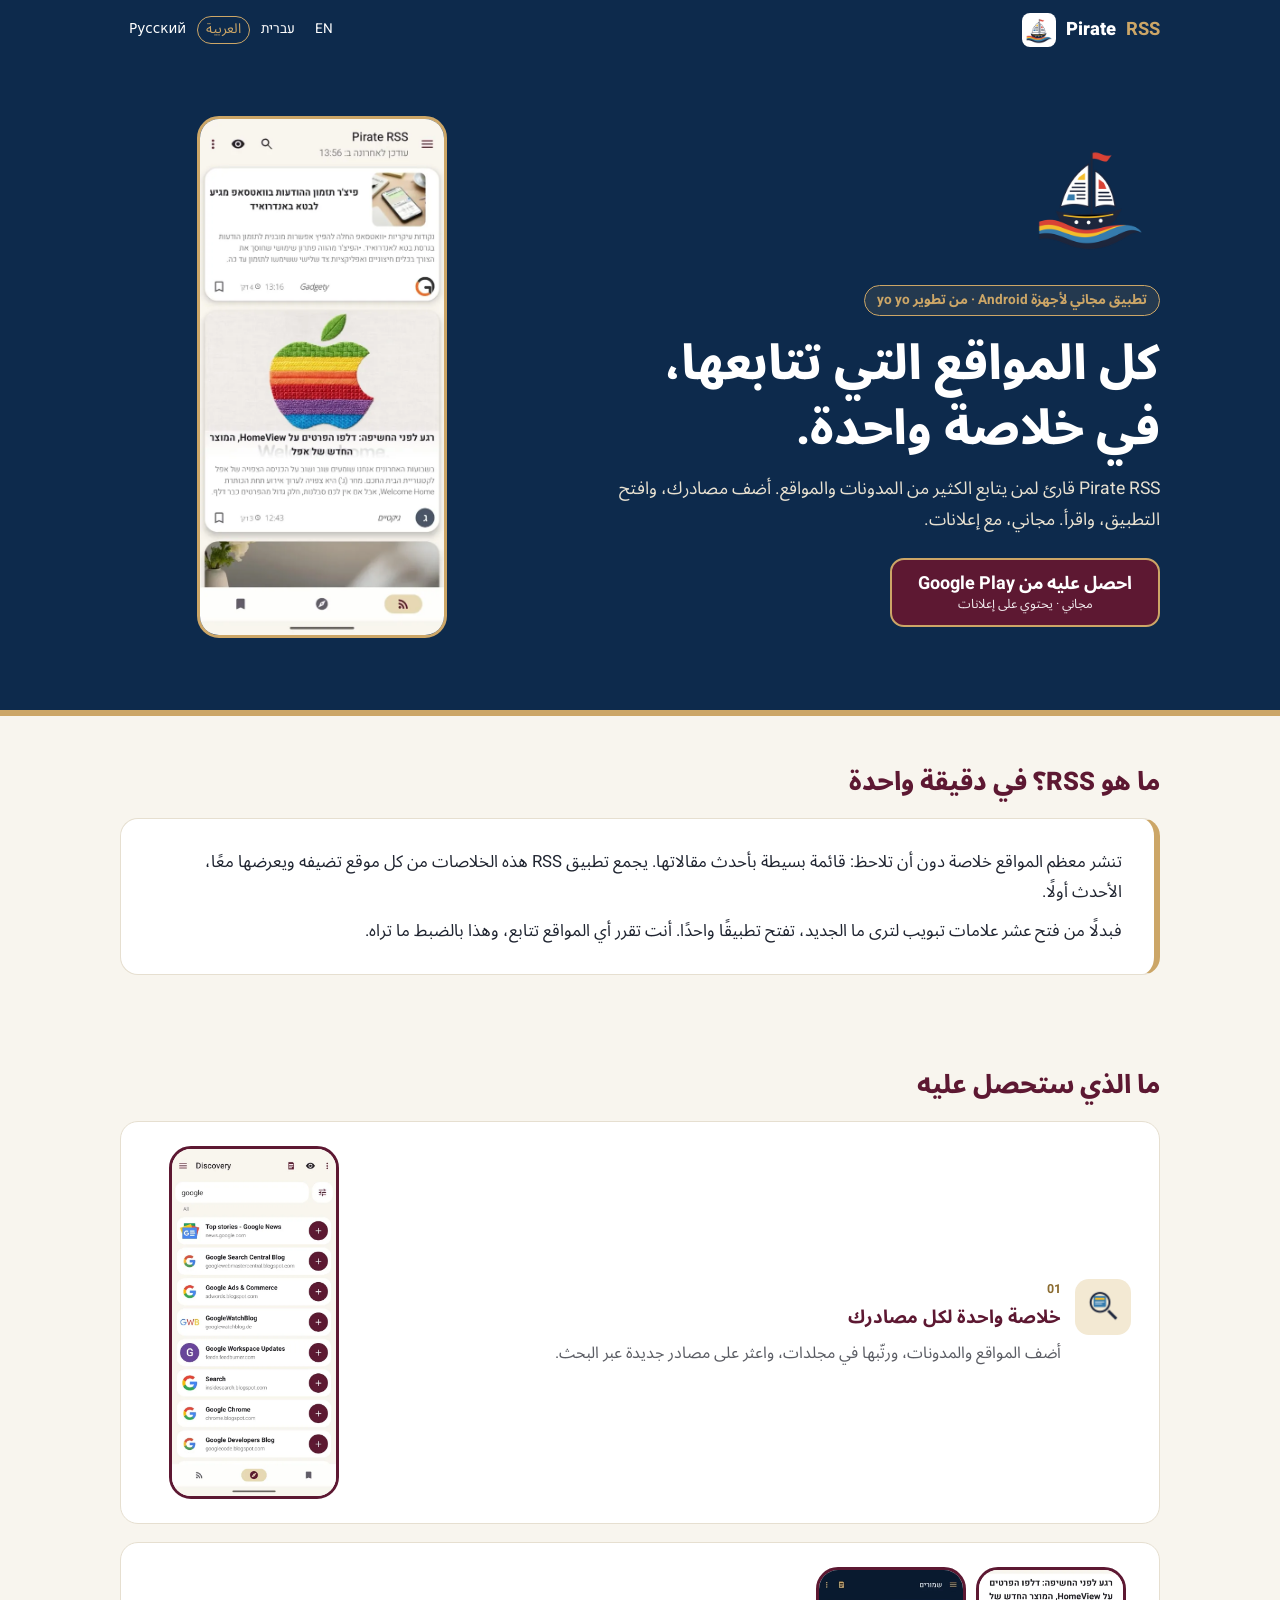
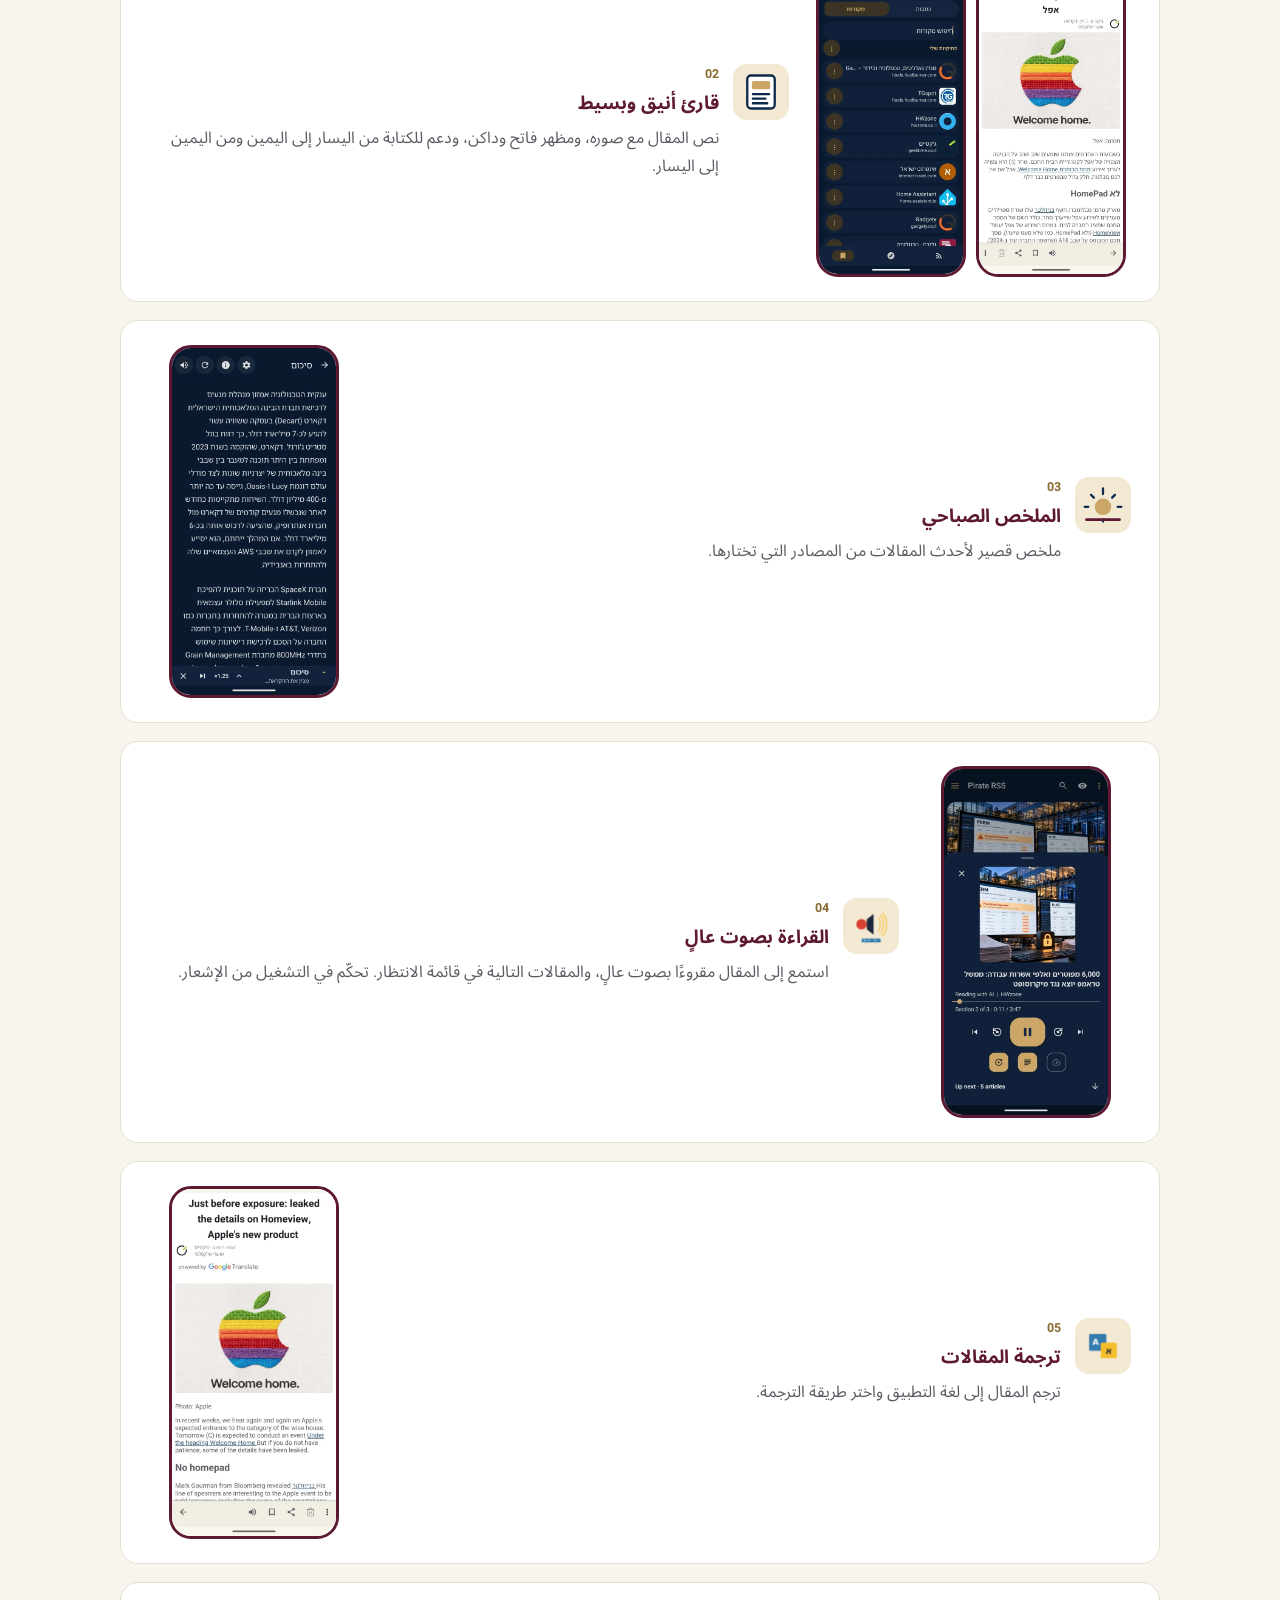
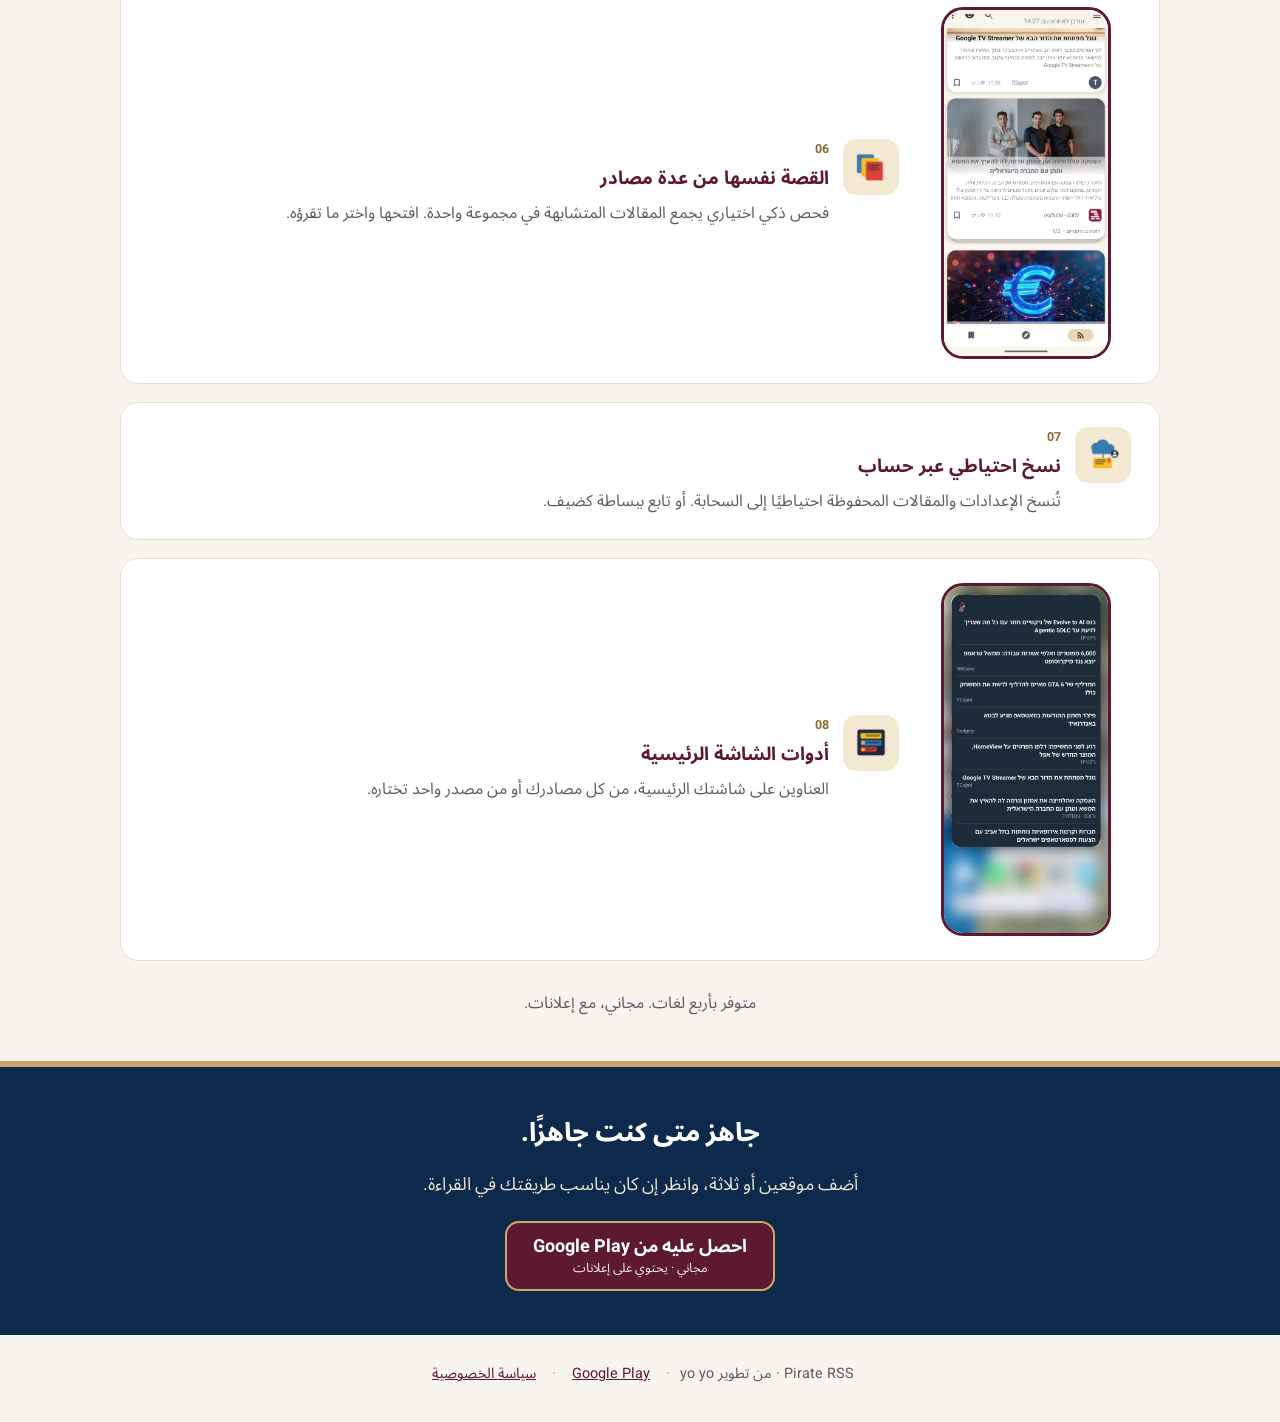
==== open/ar/index.html @ 7df879e4 "Landing: Arabic and Russian pages at /open/ar/ and /open/ru/ Add Arabic (RTL) and Russian versions o" ====
<!doctype html>
<html lang="ar" dir="rtl">
<head>
<meta charset="utf-8">
<meta name="viewport" content="width=device-width,initial-scale=1">
<title>Pirate RSS – كل المواقع التي تتابعها في خلاصة واحدة</title>
<meta name="description" content="Pirate RSS قارئ مجاني لأجهزة Android يجمع المواقع والمدونات التي تتابعها في خلاصة واحدة. اقرأ واستمع وترجم.">
<link rel="canonical" href="https://yohaybn.github.io/open/ar/">
<link rel="alternate" hreflang="en" href="https://yohaybn.github.io/open/">
<link rel="alternate" hreflang="he" href="https://yohaybn.github.io/open/he/">
<link rel="alternate" hreflang="ar" href="https://yohaybn.github.io/open/ar/">
<link rel="alternate" hreflang="ru" href="https://yohaybn.github.io/open/ru/">
<link rel="alternate" hreflang="x-default" href="https://yohaybn.github.io/open/">
<link rel="icon" type="image/png" sizes="32x32" href="../img/favicon-32.png">
<link rel="icon" type="image/png" sizes="192x192" href="../img/favicon-192.png">
<link rel="apple-touch-icon" href="../img/apple-touch-icon.png">
<meta name="theme-color" content="#0D2A4C">
<meta property="og:type" content="website">
<meta property="og:site_name" content="Pirate RSS">
<meta property="og:title" content="Pirate RSS – كل المواقع التي تتابعها في خلاصة واحدة">
<meta property="og:description" content="Pirate RSS قارئ مجاني لأجهزة Android يجمع المواقع والمدونات التي تتابعها في خلاصة واحدة. اقرأ واستمع وترجم.">
<meta property="og:url" content="https://yohaybn.github.io/open/">
<meta property="og:image" content="https://yohaybn.github.io/open/img/og-image.jpg">
<meta property="og:image:width" content="1200">
<meta property="og:image:height" content="630">
<meta property="og:image:alt" content="Pirate RSS">
<meta property="og:locale" content="ar_AR">
<meta property="og:locale:alternate" content="en_US">
<meta property="og:locale:alternate" content="he_IL">
<meta property="og:locale:alternate" content="ru_RU">
<meta name="twitter:card" content="summary_large_image">
<meta name="twitter:title" content="Pirate RSS – كل المواقع التي تتابعها في خلاصة واحدة">
<meta name="twitter:description" content="Pirate RSS قارئ مجاني لأجهزة Android يجمع المواقع والمدونات التي تتابعها في خلاصة واحدة. اقرأ واستمع وترجم.">
<meta name="twitter:image" content="https://yohaybn.github.io/open/img/og-image.jpg">
<link rel="preload" href="../fonts/noto-sans-arabic.woff2" as="font" type="font/woff2" crossorigin>
<link rel="stylesheet" href="../css/landing.css">
</head>
<body>
<a class="skip" href="#main">انتقل إلى المحتوى</a>
<header class="top"><div class="wrap">
  <a class="brand" href="./" dir="ltr"><img src="../img/intro_1.png" alt="" width="34" height="34">Pirate <b>RSS</b></a>
  <nav class="langnav" aria-label="اللغة"><a href="../?lang=en" lang="en" hreflang="en">EN</a><a href="../he/" lang="he" hreflang="he">עברית</a><a href="./" lang="ar" hreflang="ar" aria-current="page">العربية</a><a href="../ru/" lang="ru" hreflang="ru">Русский</a></nav>
</div></header>
<main id="main">
<section class="hero"><div class="wrap">
  <div>
    <img class="logo" src="../img/intro_1.png" width="140" height="140" alt="Pirate RSS">
    <div><span class="eyebrow">تطبيق مجاني لأجهزة Android · من تطوير <bdi>yo yo</bdi></span></div>
    <h1>كل المواقع التي تتابعها، في خلاصة واحدة.</h1>
    <p class="sub"><bdi>Pirate RSS</bdi> قارئ لمن يتابع الكثير من المدونات والمواقع. أضف مصادرك، وافتح التطبيق، واقرأ. مجاني، مع إعلانات.</p>
    <a class="btn play" href="https://play.google.com/store/apps/details?id=com.yoyo.rss">احصل عليه من Google Play<small>مجاني · يحتوي على إعلانات</small></a>
  </div>
  <figure class="phone"><img src="../img/screens/feed.webp" width="540" height="1141" alt="قائمة المقالات الرئيسية" fetchpriority="high"></figure>
</div></section>
<section class="rss light"><div class="wrap">
  <h2>ما هو RSS؟ في دقيقة واحدة</h2>
  <div class="card"><p>تنشر معظم المواقع خلاصة دون أن تلاحظ: قائمة بسيطة بأحدث مقالاتها. يجمع تطبيق RSS هذه الخلاصات من كل موقع تضيفه ويعرضها معًا، الأحدث أولًا.</p><p>فبدلًا من فتح عشر علامات تبويب لترى ما الجديد، تفتح تطبيقًا واحدًا. أنت تقرر أي المواقع تتابع، وهذا بالضبط ما تراه.</p></div>
</div></section>
<section class="features light"><div class="wrap">
  <h2>ما الذي ستحصل عليه</h2>
  <div class="list"><article class="feat">
  <div class="txt"><div class="ico"><img src="../img/intro_3.png" alt="" width="44" height="44" loading="lazy"></div><div><div class="n">01</div><h3>خلاصة واحدة لكل مصادرك</h3><p>أضف المواقع والمدونات، ورتّبها في مجلدات، واعثر على مصادر جديدة عبر البحث.</p></div></div>
  <figure class="phone"><img src="../img/screens/add-site.webp" width="540" height="1141" alt="إضافة موقع أو خلاصة" loading="lazy"></figure>
</article><article class="feat flip two">
  <div class="txt"><div class="ico"><svg aria-hidden="true" focusable="false" viewBox="0 0 48 48" fill="none"><rect x="9" y="6" width="30" height="36" rx="4" fill="#fff" stroke="#0D2A4C" stroke-width="2.5"/><rect x="14" y="12" width="20" height="9" rx="2" fill="#CCA667"/><rect x="14" y="25" width="20" height="2.5" rx="1" fill="#0D2A4C"/><rect x="14" y="30" width="16" height="2.5" rx="1" fill="#0D2A4C"/><rect x="14" y="35" width="18" height="2.5" rx="1" fill="#0D2A4C"/></svg></div><div><div class="n">02</div><h3>قارئ أنيق وبسيط</h3><p>نص المقال مع صوره، ومظهر فاتح وداكن، ودعم للكتابة من اليسار إلى اليمين ومن اليمين إلى اليسار.</p></div></div>
  <div class="shots"><figure class="phone"><img src="../img/screens/article.webp" width="540" height="1141" alt="مقال مفتوح" loading="lazy"></figure><figure class="phone"><img src="../img/screens/sources.webp" width="540" height="1141" alt="قائمة المصادر" loading="lazy"></figure></div>
</article><article class="feat">
  <div class="txt"><div class="ico"><svg aria-hidden="true" focusable="false" viewBox="0 0 48 48" fill="none"><circle cx="24" cy="26" r="9" fill="#CCA667"/><path d="M24 6v6M24 40v2M8 26H4M44 26h-4M11 13l3 3M37 13l-3 3" stroke="#0D2A4C" stroke-width="2.5" stroke-linecap="round"/><path d="M6 40h36" stroke="#5D1832" stroke-width="3" stroke-linecap="round"/></svg></div><div><div class="n">03</div><h3>الملخص الصباحي</h3><p>ملخص قصير لأحدث المقالات من المصادر التي تختارها.</p></div></div>
  <figure class="phone"><img src="../img/screens/digest.webp" width="540" height="1141" alt="الملخص الصباحي" loading="lazy"></figure>
</article><article class="feat flip">
  <div class="txt"><div class="ico"><img src="../img/intro_6.png" alt="" width="44" height="44" loading="lazy"></div><div><div class="n">04</div><h3>القراءة بصوت عالٍ</h3><p>استمع إلى المقال مقروءًا بصوت عالٍ، والمقالات التالية في قائمة الانتظار. تحكّم في التشغيل من الإشعار.</p></div></div>
  <figure class="phone"><img src="../img/screens/player.webp" width="540" height="1141" alt="إشعار التشغيل" loading="lazy"></figure>
</article><article class="feat">
  <div class="txt"><div class="ico"><img src="../img/intro_5.png" alt="" width="44" height="44" loading="lazy"></div><div><div class="n">05</div><h3>ترجمة المقالات</h3><p>ترجم المقال إلى لغة التطبيق واختر طريقة الترجمة.</p></div></div>
  <figure class="phone"><img src="../img/screens/translated.webp" width="540" height="1141" alt="مقال مترجم" loading="lazy"></figure>
</article><article class="feat flip">
  <div class="txt"><div class="ico"><img src="../img/intro_4.png" alt="" width="44" height="44" loading="lazy"></div><div><div class="n">06</div><h3>القصة نفسها من عدة مصادر</h3><p>فحص ذكي اختياري يجمع المقالات المتشابهة في مجموعة واحدة. افتحها واختر ما تقرؤه.</p></div></div>
  <figure class="phone"><img src="../img/screens/stack.webp" width="540" height="1141" alt="مجموعة مقالات متشابهة" loading="lazy"></figure>
</article><article class="feat noimg">
  <div class="txt"><div class="ico"><img src="../img/intro_7.png" alt="" width="44" height="44" loading="lazy"></div><div><div class="n">07</div><h3>نسخ احتياطي عبر حساب</h3><p>تُنسخ الإعدادات والمقالات المحفوظة احتياطيًا إلى السحابة. أو تابع ببساطة كضيف.</p></div></div>
</article><article class="feat flip">
  <div class="txt"><div class="ico"><img src="../img/intro_8.png" alt="" width="44" height="44" loading="lazy"></div><div><div class="n">08</div><h3>أدوات الشاشة الرئيسية</h3><p>العناوين على شاشتك الرئيسية، من كل مصادرك أو من مصدر واحد تختاره.</p></div></div>
  <figure class="phone"><img src="../img/screens/widget.webp" width="540" height="1141" alt="أداة على الشاشة الرئيسية" loading="lazy"></figure>
</article></div>
  <p class="langs">متوفر بأربع لغات. مجاني، مع إعلانات.</p>
</div></section>
<section class="cta2"><div class="wrap">
  <h2>جاهز متى كنت جاهزًا.</h2>
  <p>أضف موقعين أو ثلاثة، وانظر إن كان يناسب طريقتك في القراءة.</p>
  <a class="btn play" href="https://play.google.com/store/apps/details?id=com.yoyo.rss">احصل عليه من Google Play<small>مجاني · يحتوي على إعلانات</small></a>
</div></section>
</main>
<footer><div class="wrap"><span><bdi>Pirate RSS</bdi> · من تطوير <bdi>yo yo</bdi></span><span class="sep">·</span><a href="https://play.google.com/store/apps/details?id=com.yoyo.rss">Google Play</a><span class="sep">·</span><a href="../privacy/">سياسة الخصوصية</a></div></footer>
</body>
</html>
---- open/css/landing.css ----
:root{--navy:#0D2A4C;--burg:#5D1832;--gold:#CCA667;--gold-dark:#8A6B30;--cream:#F8F5EE;--ink:#1F2430;--mute:#5A5C63;--line:#E6DFD0;--card:#FFFFFF;--gold-soft:#F3E9D3}
/* Heebo, self-hosted (SIL OFL 1.1, see ../fonts/OFL.txt) */
@font-face{font-family:"Heebo";font-style:normal;font-weight:100 900;font-display:swap;src:url(../fonts/heebo-hebrew.woff2) format("woff2");unicode-range:U+0307-0308,U+0590-05FF,U+200C-2010,U+20AA,U+25CC,U+FB1D-FB4F}
@font-face{font-family:"Heebo";font-style:normal;font-weight:100 900;font-display:swap;src:url(../fonts/heebo-latin.woff2) format("woff2");unicode-range:U+0000-00FF,U+0131,U+0152-0153,U+02BB-02BC,U+02C6,U+02DA,U+02DC,U+0304,U+0308,U+0329,U+2000-206F,U+20AC,U+2122,U+2191,U+2193,U+2212,U+2215,U+FEFF,U+FFFD}
/* Noto Sans Arabic and Noto Sans Cyrillic, self-hosted subsets (SIL OFL 1.1, see ../fonts/OFL-Noto.txt); only downloaded when a page has those characters */
@font-face{font-family:"Noto Sans Arabic";font-style:normal;font-weight:100 900;font-display:swap;src:url(../fonts/noto-sans-arabic.woff2) format("woff2");unicode-range:U+0600-06FF,U+200C-200F,U+2010-2011,U+204F,U+25CC,U+FE70-FEFF}
@font-face{font-family:"Noto Sans";font-style:normal;font-weight:100 900;font-display:swap;src:url(../fonts/noto-sans-cyrillic.woff2) format("woff2");unicode-range:U+0301,U+0400-045F,U+0490-0491,U+04B0-04B1,U+2116}
*{box-sizing:border-box}
html{scroll-behavior:smooth;-webkit-text-size-adjust:100%}
@media(prefers-reduced-motion:reduce){html{scroll-behavior:auto}}
body{margin:0;background:var(--cream);color:var(--ink);font-family:"Heebo","Noto Sans Arabic","Noto Sans","Noto Sans Hebrew",system-ui,-apple-system,"Segoe UI",Roboto,sans-serif;line-height:1.6;font-size:17px}
img{max-width:100%}
a{color:var(--burg)}
.wrap{max-width:1080px;margin:0 auto;padding:0 20px}
.skip{position:absolute;inset-inline-start:8px;top:-60px;background:var(--gold);color:var(--ink);padding:8px 14px;border-radius:8px;font-weight:700;z-index:10}
.skip:focus{top:8px}
/* top bar */
.top{background:var(--navy);color:#fff}
.top .wrap{display:flex;align-items:center;justify-content:space-between;height:60px}
.brand{display:flex;align-items:center;gap:10px;font-weight:800;font-size:1.15rem;color:#fff;text-decoration:none;direction:ltr}
.brand img{width:34px;height:34px;border-radius:8px;background:#fff}
.brand b{color:var(--gold)}
.lang{color:#fff;text-decoration:none;font-size:.95rem;border:1px solid rgba(255,255,255,.45);border-radius:999px;padding:4px 12px}
.lang:hover{background:rgba(255,255,255,.1)}
.langnav{display:flex;align-items:center;gap:2px;flex-wrap:wrap;justify-content:flex-end}
.langnav a{color:#fff;text-decoration:none;font-size:.85rem;line-height:1.3;padding:4px 8px;border-radius:999px;border:1px solid transparent;white-space:nowrap}
.langnav a:not([aria-current]){font-family:"Heebo",system-ui,-apple-system,"Segoe UI",Roboto,sans-serif} /* other languages' labels use system fonts, so a page only downloads its own script */
.langnav a:hover{background:rgba(255,255,255,.1)}
.langnav a[aria-current]{border-color:var(--gold);color:var(--gold)}
/* hero */
.hero{background:var(--navy);color:#fff;padding:36px 0 56px;border-bottom:6px solid var(--gold);position:relative;overflow:hidden}
.hero .wrap{display:grid;gap:28px;align-items:center}
.eyebrow{display:inline-block;color:var(--gold);background:rgba(204,166,103,.12);border:1px solid var(--gold);font-weight:700;font-size:.85rem;padding:3px 12px;border-radius:999px;letter-spacing:.01em}
h1{font-size:2.2rem;line-height:1.15;margin:16px 0 12px;font-weight:800;color:#fff}
.hero p.sub{font-size:1.1rem;margin:0 0 22px;color:#E8E1D1;max-width:36rem}
.btn{display:inline-flex;flex-direction:column;align-items:center;justify-content:center;text-decoration:none;font-weight:700;border-radius:14px;padding:13px 26px;min-width:240px;line-height:1.2}
.btn.play{background:var(--burg);color:#fff;border:2px solid var(--gold)}
.btn.play:hover{background:#6E1E3C}
.btn.play small{font-weight:400;font-size:.8rem;opacity:.9;margin-top:3px}
.btn:focus-visible,.lang:focus-visible,.langnav a:focus-visible,a:focus-visible{outline:3px solid var(--gold);outline-offset:3px}
.hero .logo{width:140px;height:140px;margin-bottom:6px}
/* phone screenshots */
.phone{width:min(100%,190px);margin:0 auto;border:3px solid var(--gold);border-radius:22px;overflow:hidden;background:#000;display:block;padding:0}
.phone img{display:block;width:100%;height:auto}
.light .phone{border-color:var(--burg)}
/* sections */
section{padding:44px 0}
h2{font-size:1.6rem;margin:0 0 14px;color:var(--burg);font-weight:800}
.card{background:var(--card);border:1px solid var(--line);border-radius:18px;padding:22px 24px;border-inline-start:6px solid var(--gold)}
.card p{margin:0 0 10px;color:var(--ink)}.card p:last-child{margin:0}
.features .list{display:grid;gap:18px}
.feat{display:grid;grid-template-columns:1fr;gap:14px;background:var(--card);border:1px solid var(--line);border-radius:18px;padding:20px;align-items:center}
.feat .txt{display:flex;gap:14px;align-items:flex-start}
.feat .ico{flex:none;width:56px;height:56px;border-radius:14px;background:var(--gold-soft);display:flex;align-items:center;justify-content:center}
.feat .ico img,.feat .ico svg{width:44px;height:44px}
.feat .n{font-size:.78rem;font-weight:700;color:var(--gold-dark);letter-spacing:.06em}
.feat h3{margin:2px 0 4px;font-size:1.15rem;color:var(--burg)}
.feat p{margin:0;color:var(--mute);font-size:1rem}
.feat .phone{width:min(100%,170px)}
.feat.noimg{grid-template-columns:1fr}
.shots{display:flex;gap:10px;justify-content:center;flex-wrap:wrap}
.shots .phone{width:min(46%,140px);margin:0}
.langs{text-align:center;color:var(--mute);font-size:1rem;margin:28px 0 0}
/* bottom cta */
.cta2{background:var(--navy);color:#fff;text-align:center;border-top:6px solid var(--gold)}
.cta2 h2{color:#fff}.cta2 p{color:#E8E1D1;margin:0 0 20px}
footer{text-align:center;font-size:.9rem;color:var(--mute);padding:26px 0 36px}
footer .wrap{display:flex;flex-wrap:wrap;justify-content:center;gap:6px 10px}
footer a{color:var(--burg);margin:0 6px}
footer span,footer a{unicode-bidi:isolate}
footer .sep{opacity:.5}
/* desktop */
@media(min-width:860px){
  body{font-size:18px}
  .hero{padding:56px 0 72px}
  .hero .wrap{grid-template-columns:1.2fr .8fr}
  h1{font-size:3rem}
  .hero .phone{width:250px}
  .feat{grid-template-columns:1fr 210px;gap:22px;padding:24px 28px}
  .feat.flip{grid-template-columns:210px 1fr}
  .feat.flip .txt{order:2}
  .feat.two{grid-template-columns:1fr 320px}
  .feat.two.flip{grid-template-columns:320px 1fr}
  .feat.noimg{grid-template-columns:1fr}
  .shots .phone{width:150px}
  .rss .card{padding:28px 32px;font-size:1.05rem}
}
h1,h2,h3{text-wrap:balance}
/* Arabic: no tracking on joined script, a little more line height */
html[lang=ar] .eyebrow,html[lang=ar] .feat .n{letter-spacing:0}
html[lang=ar] h1{line-height:1.35}
html[lang=ar] body{line-height:1.75}
@media(max-width:480px){.top .wrap{padding:0 12px}.brand{gap:7px;font-size:1rem}.brand img{width:28px;height:28px}.langnav{gap:0;flex-wrap:nowrap}.langnav a{font-size:.8rem;padding:3px 6px}.brand{flex:none}}
@media(max-width:360px){.langnav a{font-size:.74rem;padding:3px 4px}}
@media(max-width:520px){footer .wrap{flex-direction:column;align-items:center;gap:8px}footer .sep{display:none}}
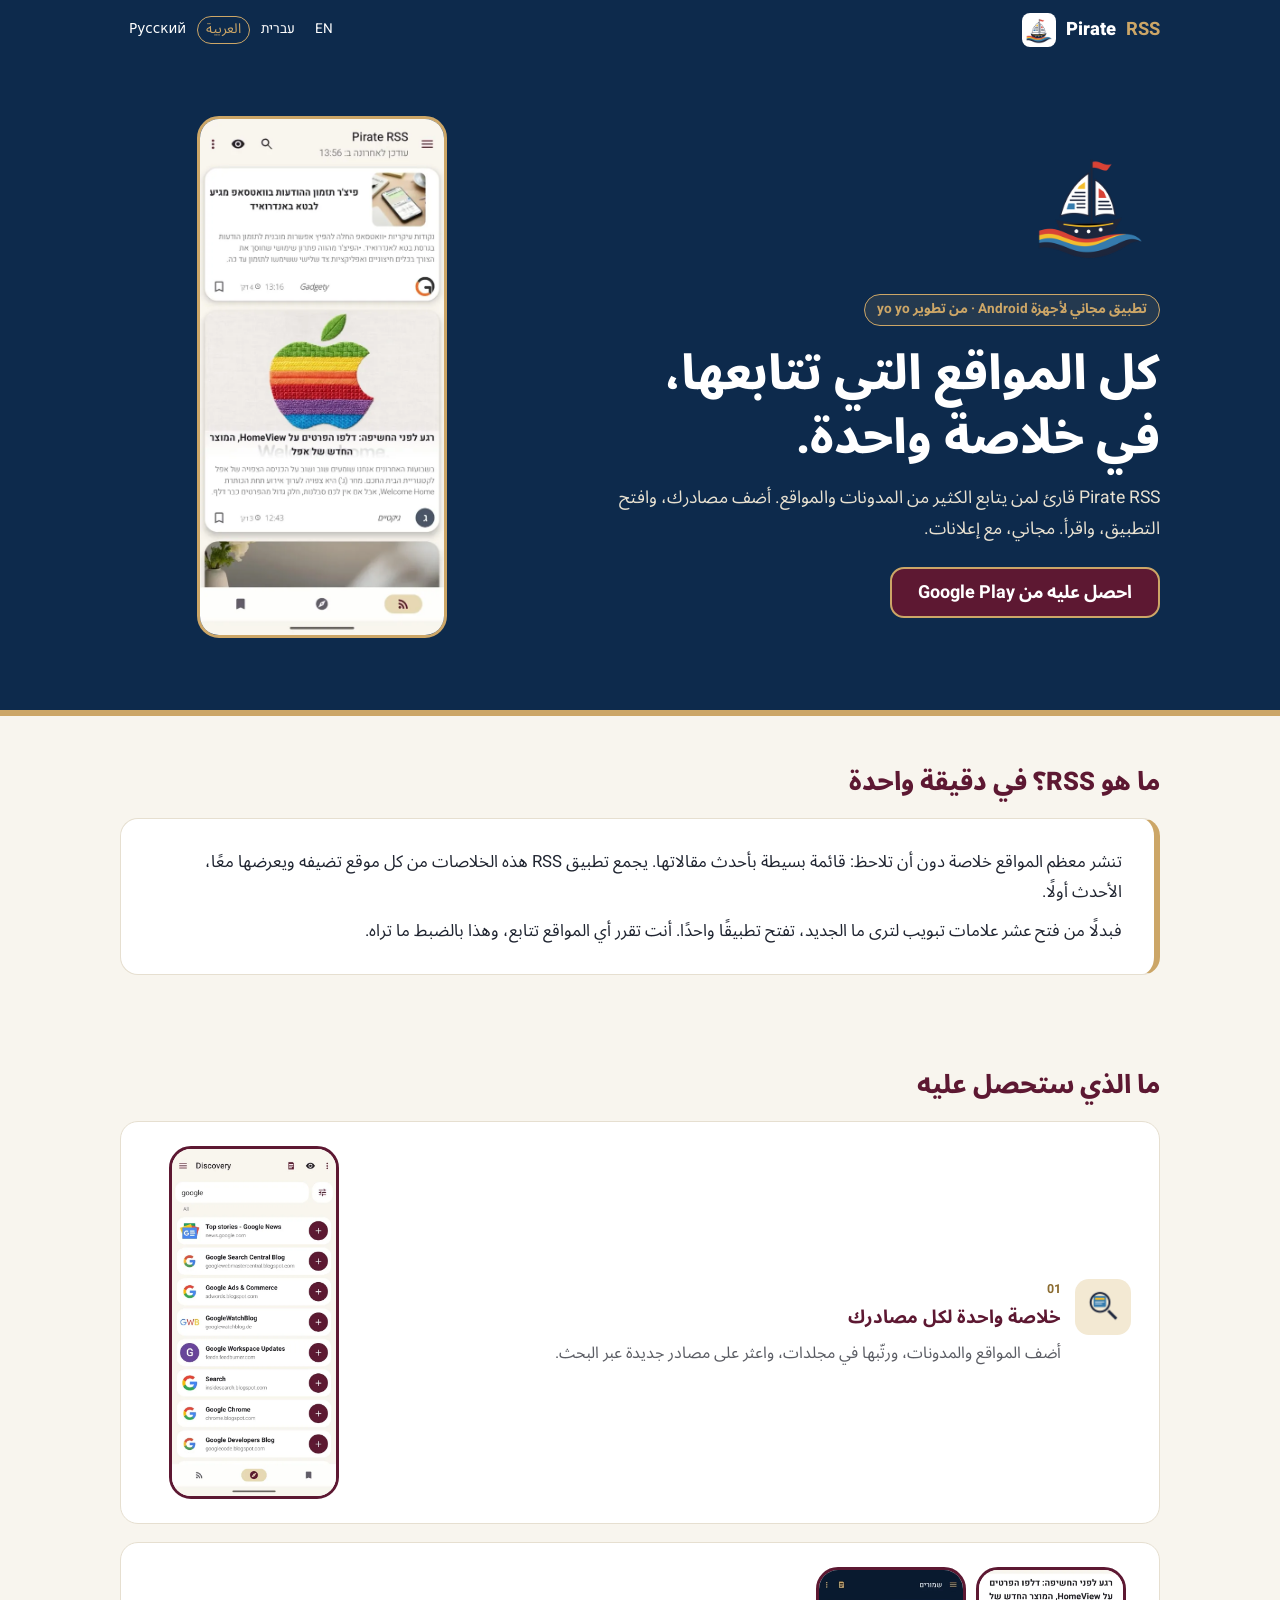
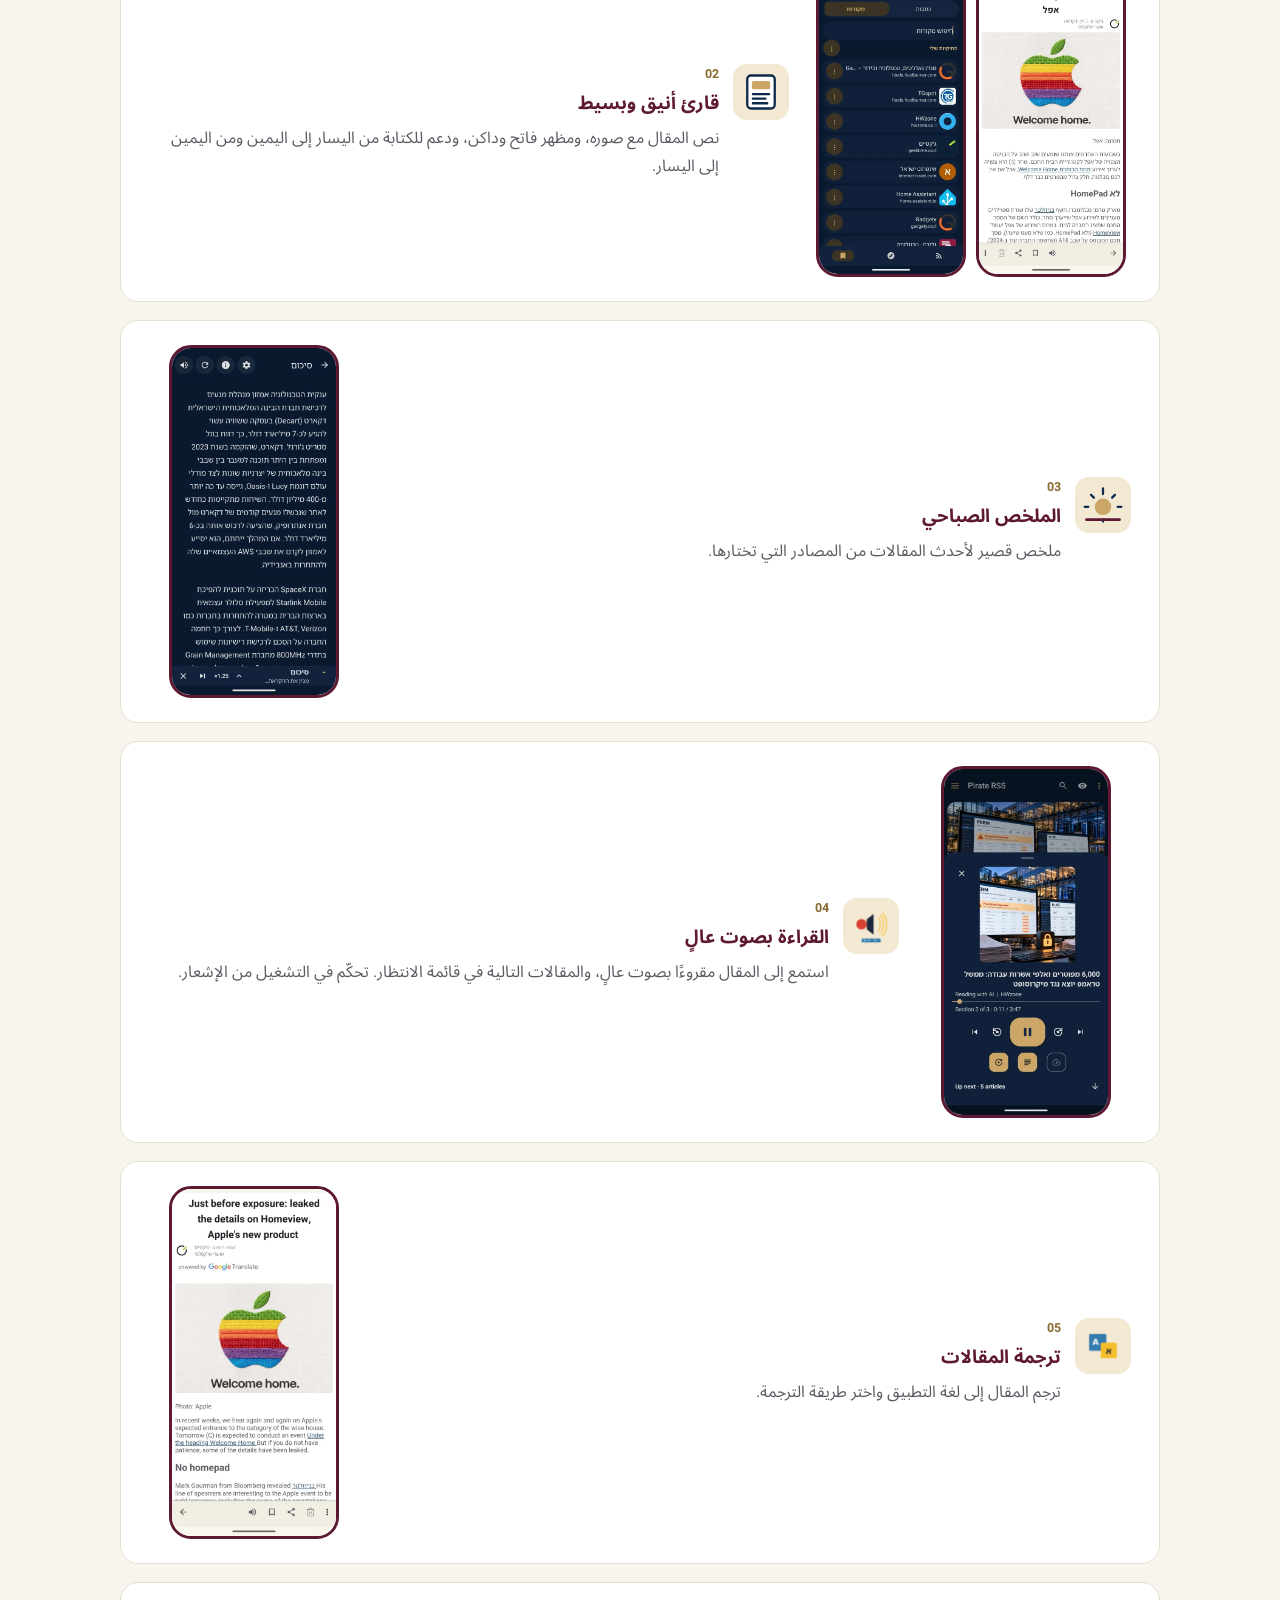
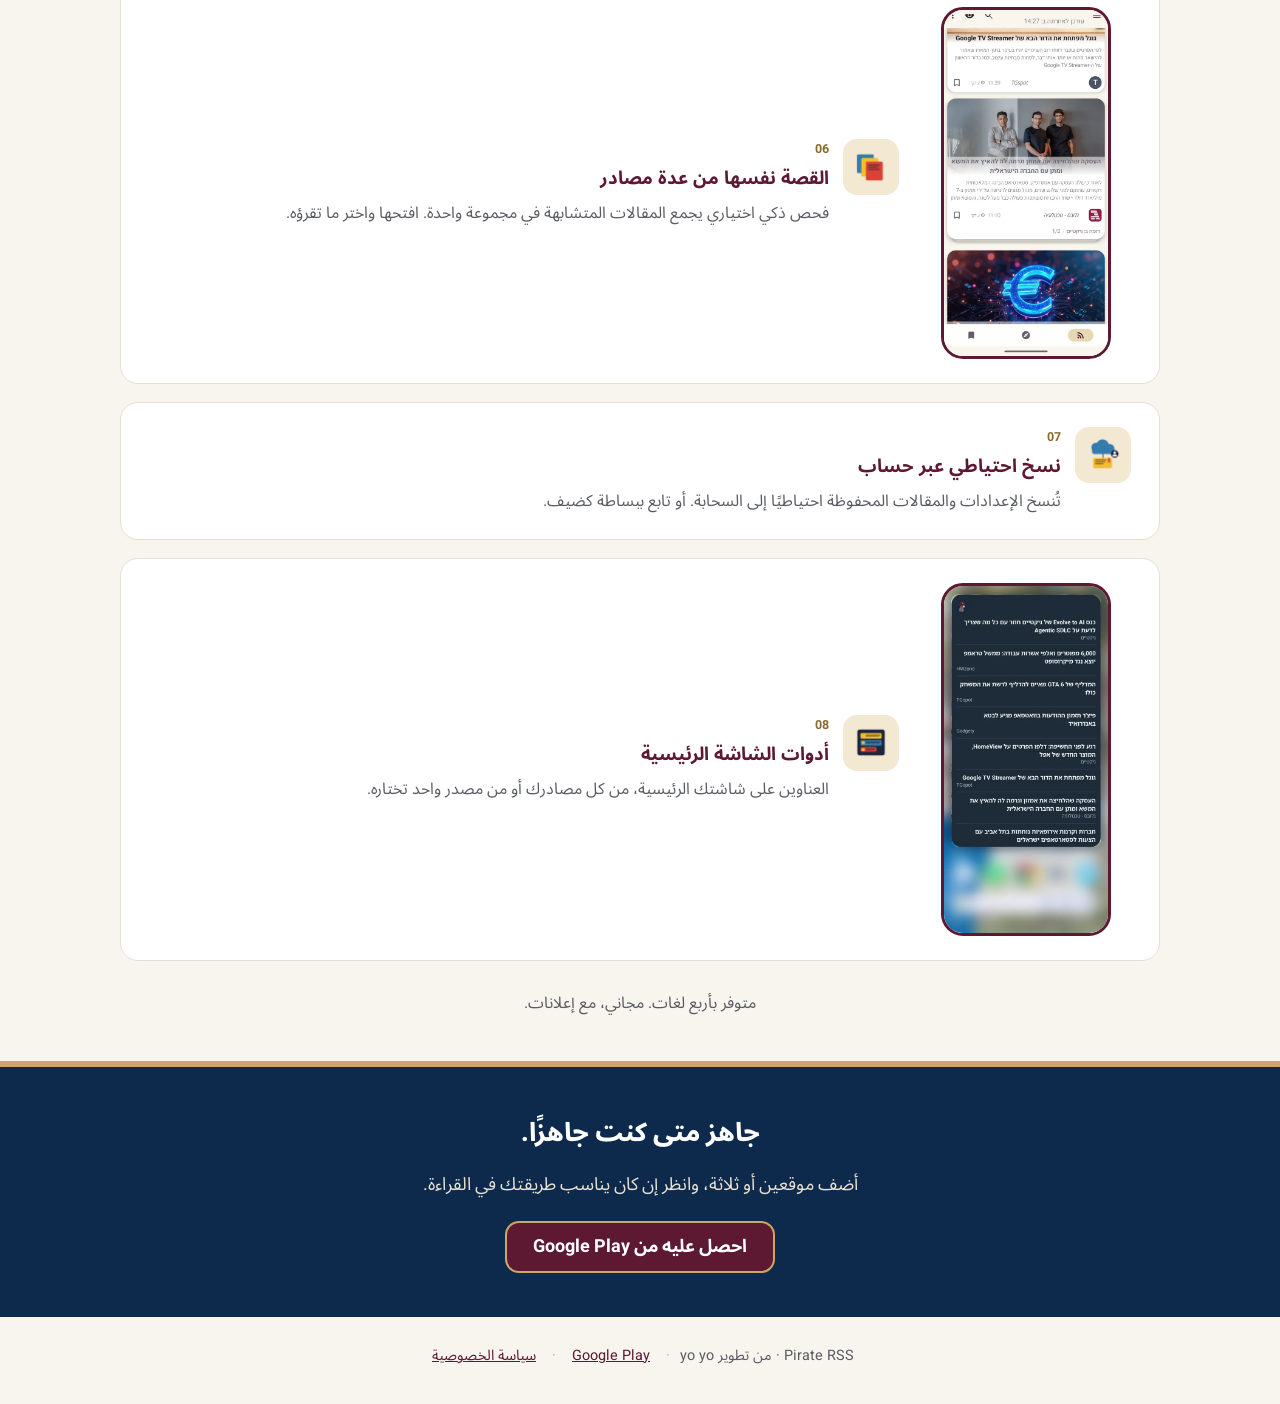
==== commit 3517b045: "Landing: Google Play button shows only the download label" ====
--- a/open/ar/index.html
+++ b/open/ar/index.html
@@ -48,7 +48,7 @@
     <div><span class="eyebrow">تطبيق مجاني لأجهزة Android · من تطوير <bdi>yo yo</bdi></span></div>
     <h1>كل المواقع التي تتابعها، في خلاصة واحدة.</h1>
     <p class="sub"><bdi>Pirate RSS</bdi> قارئ لمن يتابع الكثير من المدونات والمواقع. أضف مصادرك، وافتح التطبيق، واقرأ. مجاني، مع إعلانات.</p>
-    <a class="btn play" href="https://play.google.com/store/apps/details?id=com.yoyo.rss">احصل عليه من Google Play<small>مجاني · يحتوي على إعلانات</small></a>
+    <a class="btn play" href="https://play.google.com/store/apps/details?id=com.yoyo.rss">احصل عليه من Google Play</a>
   </div>
   <figure class="phone"><img src="../img/screens/feed.webp" width="540" height="1141" alt="قائمة المقالات الرئيسية" fetchpriority="high"></figure>
 </div></section>
@@ -87,7 +87,7 @@
 <section class="cta2"><div class="wrap">
   <h2>جاهز متى كنت جاهزًا.</h2>
   <p>أضف موقعين أو ثلاثة، وانظر إن كان يناسب طريقتك في القراءة.</p>
-  <a class="btn play" href="https://play.google.com/store/apps/details?id=com.yoyo.rss">احصل عليه من Google Play<small>مجاني · يحتوي على إعلانات</small></a>
+  <a class="btn play" href="https://play.google.com/store/apps/details?id=com.yoyo.rss">احصل عليه من Google Play</a>
 </div></section>
 </main>
 <footer><div class="wrap"><span><bdi>Pirate RSS</bdi> · من تطوير <bdi>yo yo</bdi></span><span class="sep">·</span><a href="https://play.google.com/store/apps/details?id=com.yoyo.rss">Google Play</a><span class="sep">·</span><a href="../privacy/">سياسة الخصوصية</a></div></footer>
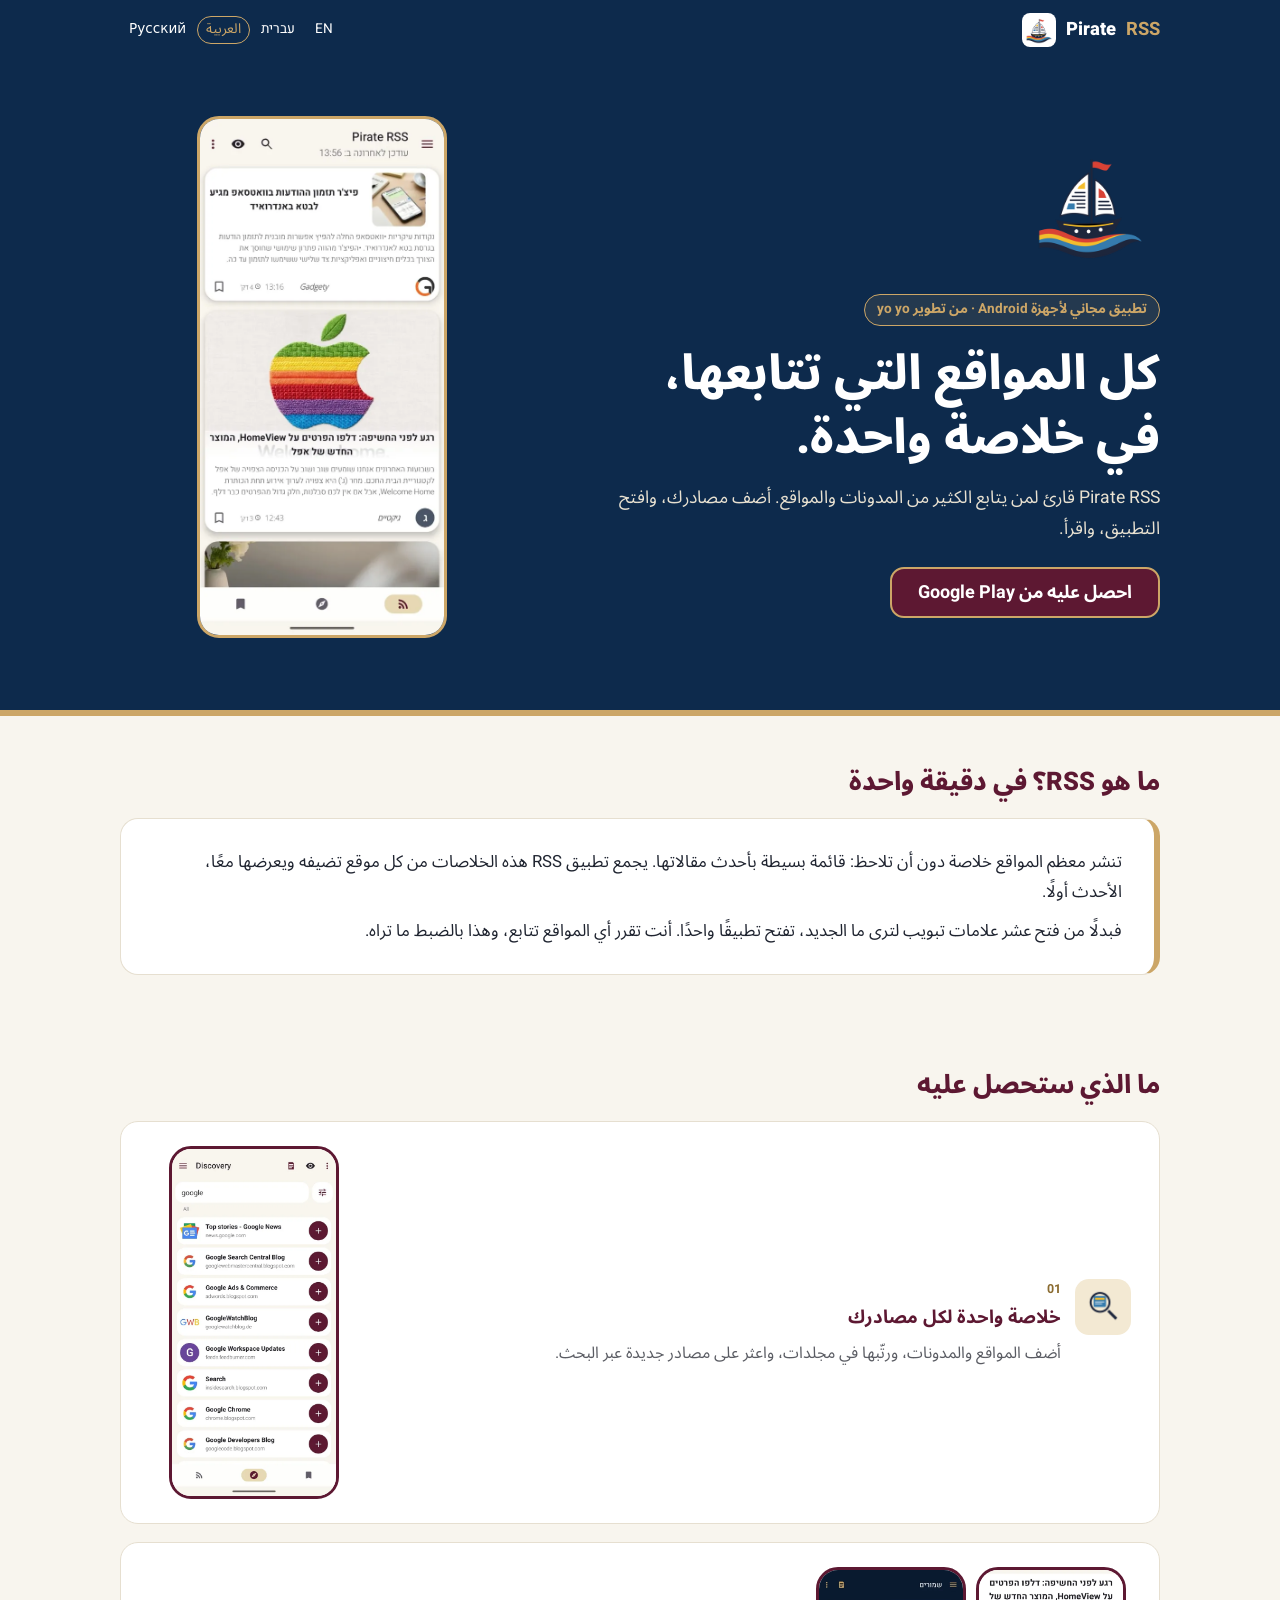
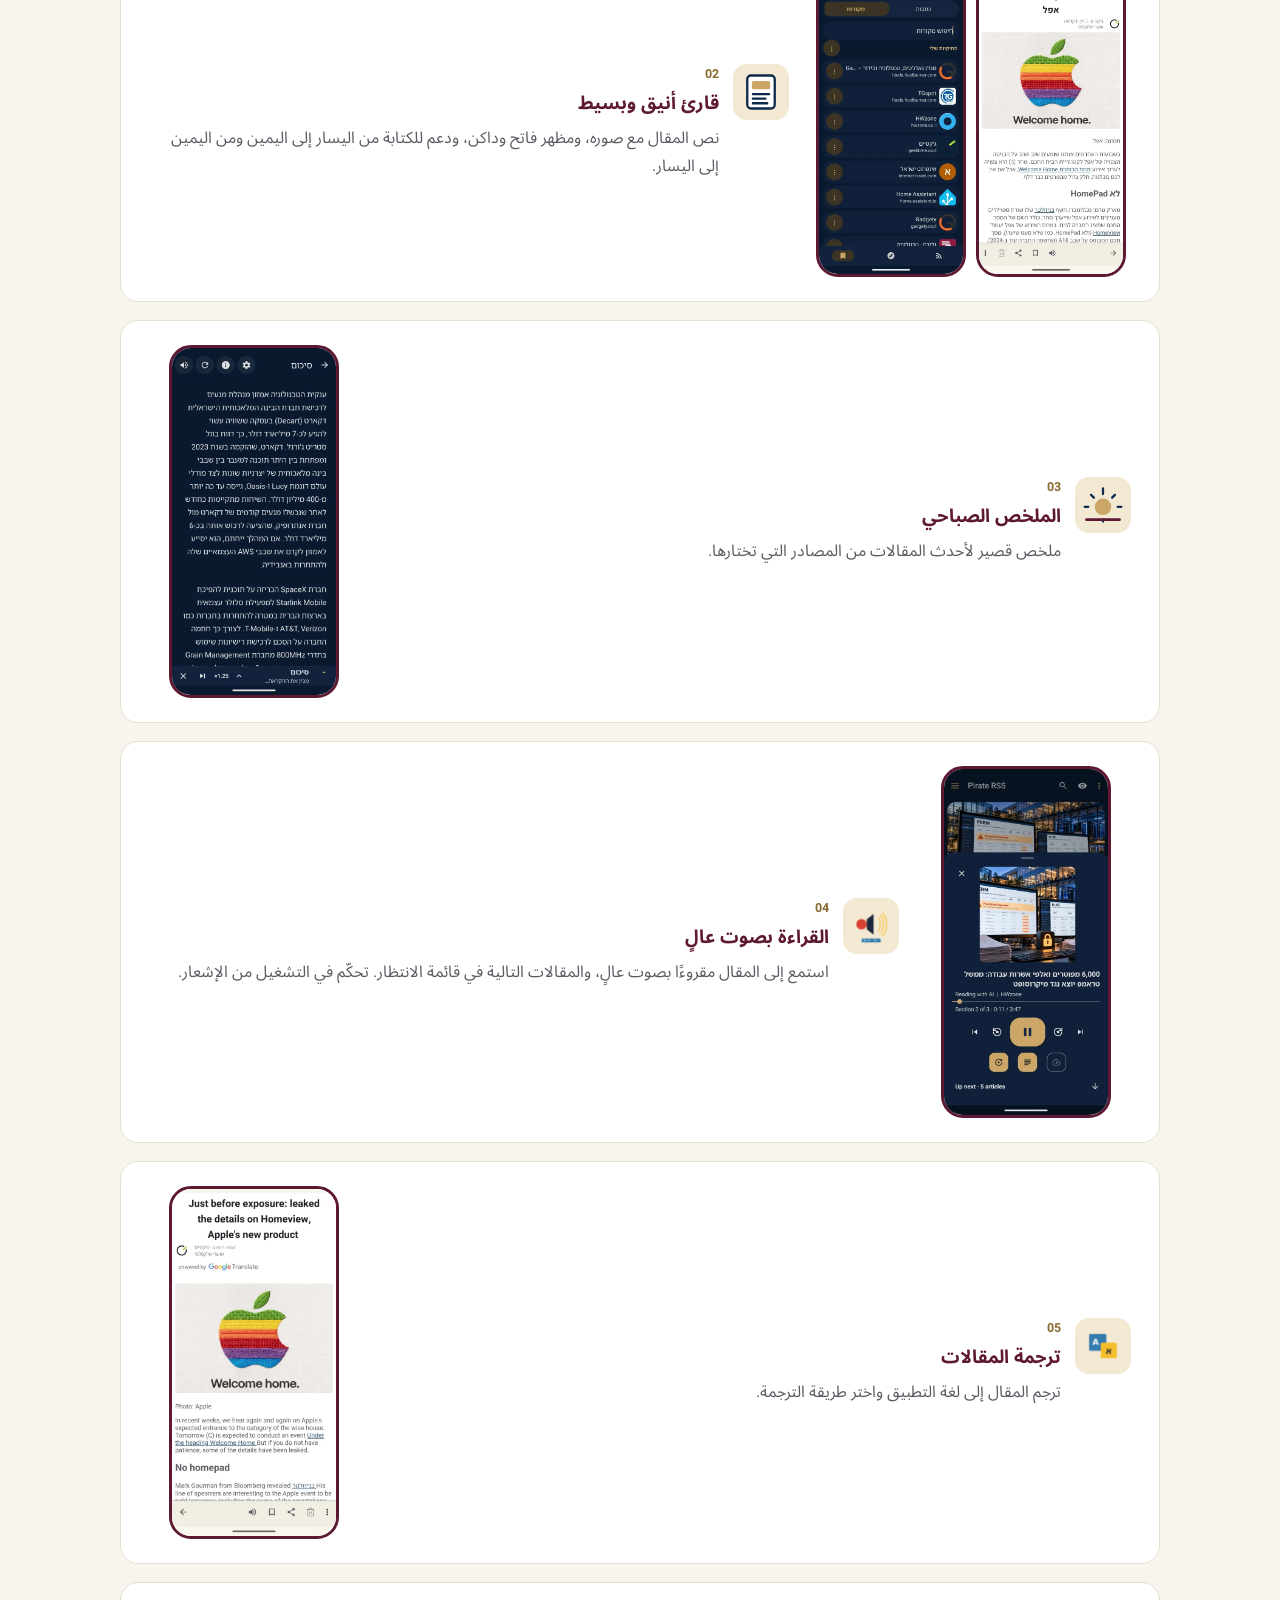
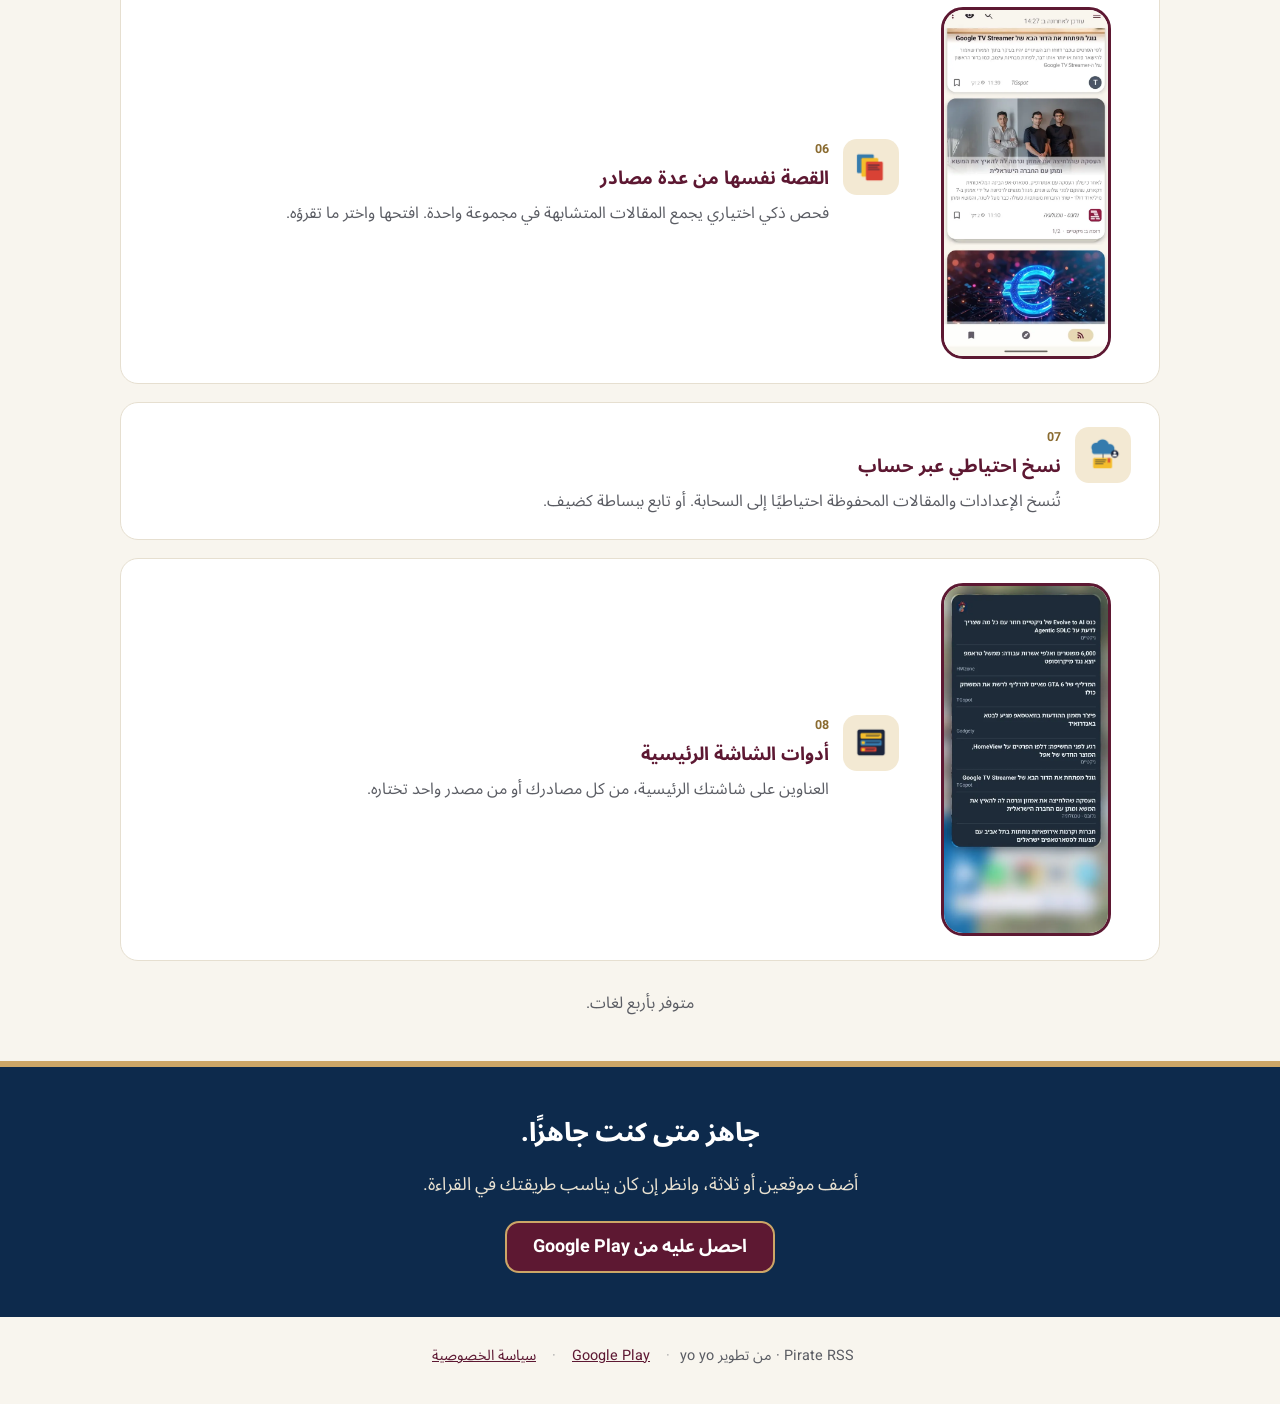
==== commit 41e133f2: "Remove 'free, with ads' sentences from the main text (en/he/ar/ru)" ====
--- a/open/ar/index.html
+++ b/open/ar/index.html
@@ -47,7 +47,7 @@
     <img class="logo" src="../img/intro_1.png" width="140" height="140" alt="Pirate RSS">
     <div><span class="eyebrow">تطبيق مجاني لأجهزة Android · من تطوير <bdi>yo yo</bdi></span></div>
     <h1>كل المواقع التي تتابعها، في خلاصة واحدة.</h1>
-    <p class="sub"><bdi>Pirate RSS</bdi> قارئ لمن يتابع الكثير من المدونات والمواقع. أضف مصادرك، وافتح التطبيق، واقرأ. مجاني، مع إعلانات.</p>
+    <p class="sub"><bdi>Pirate RSS</bdi> قارئ لمن يتابع الكثير من المدونات والمواقع. أضف مصادرك، وافتح التطبيق، واقرأ.</p>
     <a class="btn play" href="https://play.google.com/store/apps/details?id=com.yoyo.rss">احصل عليه من Google Play</a>
   </div>
   <figure class="phone"><img src="../img/screens/feed.webp" width="540" height="1141" alt="قائمة المقالات الرئيسية" fetchpriority="high"></figure>
@@ -82,7 +82,7 @@
   <div class="txt"><div class="ico"><img src="../img/intro_8.png" alt="" width="44" height="44" loading="lazy"></div><div><div class="n">08</div><h3>أدوات الشاشة الرئيسية</h3><p>العناوين على شاشتك الرئيسية، من كل مصادرك أو من مصدر واحد تختاره.</p></div></div>
   <figure class="phone"><img src="../img/screens/widget.webp" width="540" height="1141" alt="أداة على الشاشة الرئيسية" loading="lazy"></figure>
 </article></div>
-  <p class="langs">متوفر بأربع لغات. مجاني، مع إعلانات.</p>
+  <p class="langs">متوفر بأربع لغات.</p>
 </div></section>
 <section class="cta2"><div class="wrap">
   <h2>جاهز متى كنت جاهزًا.</h2>
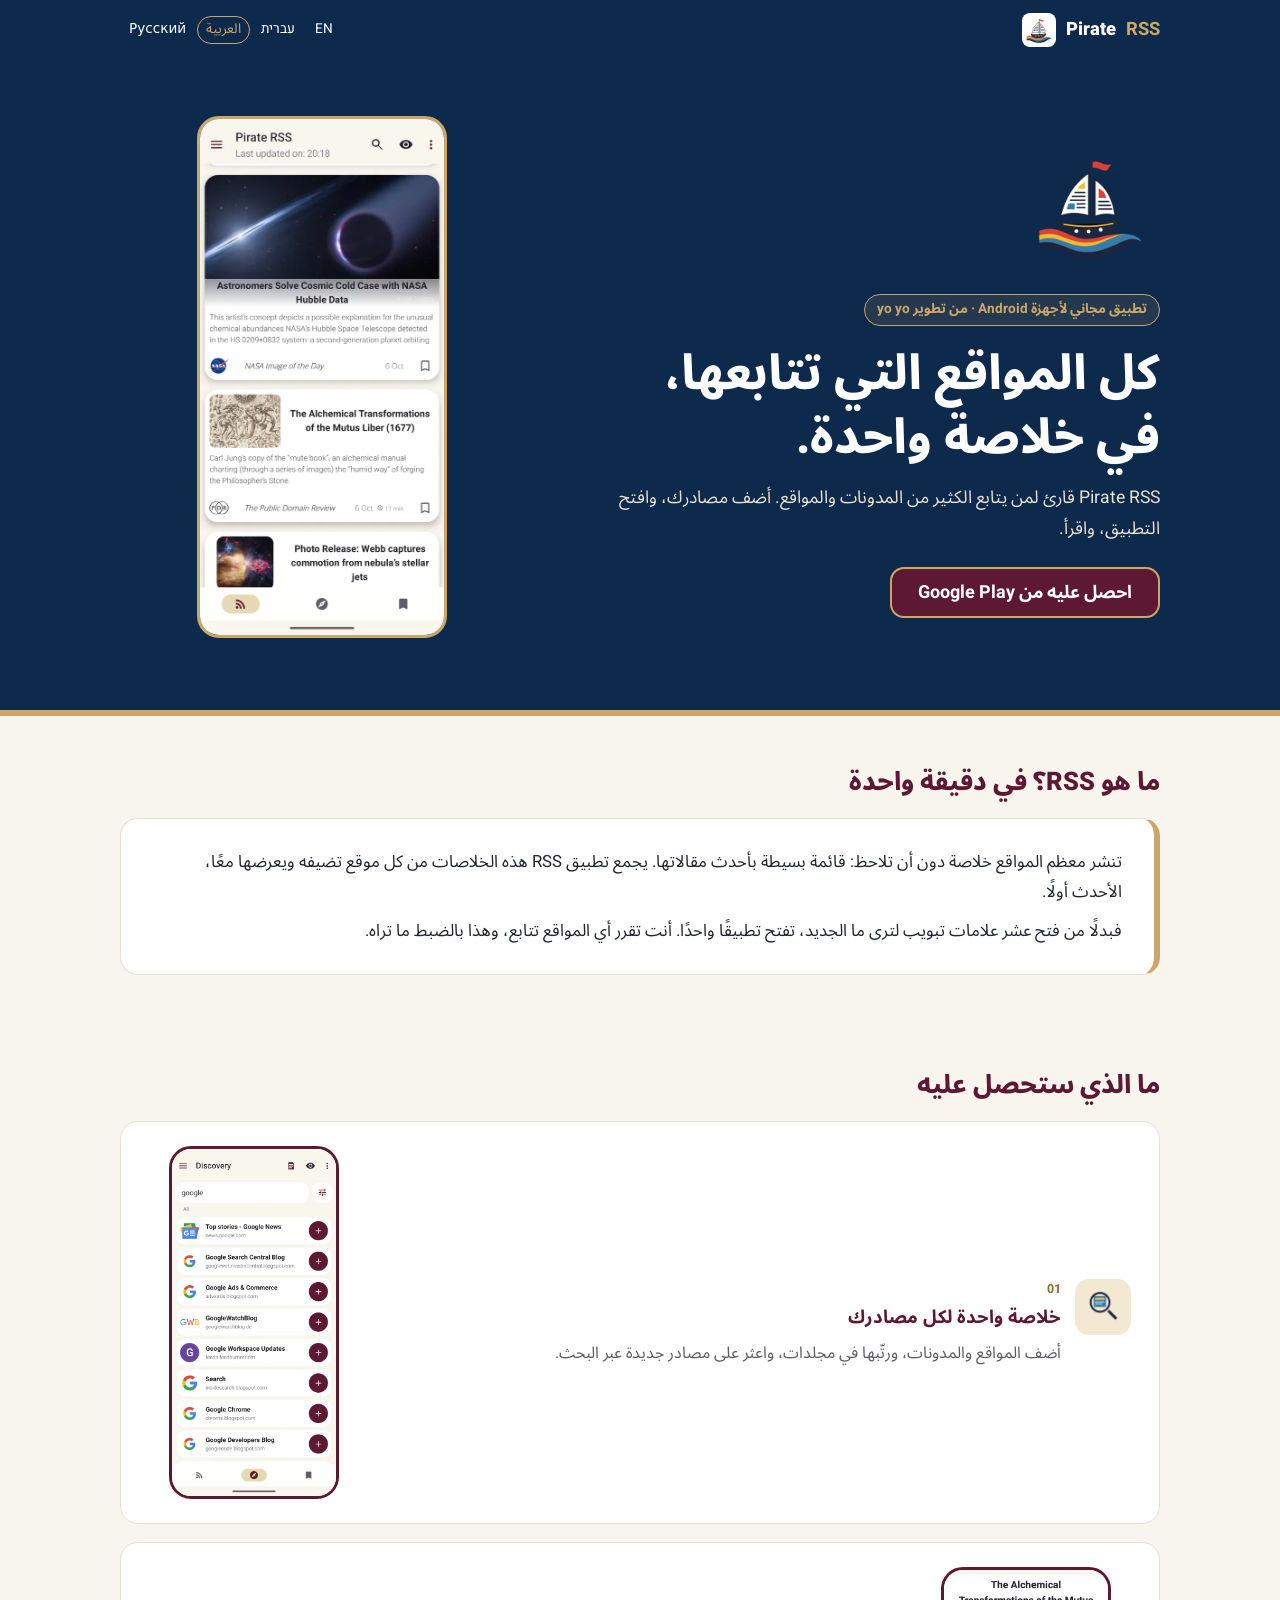
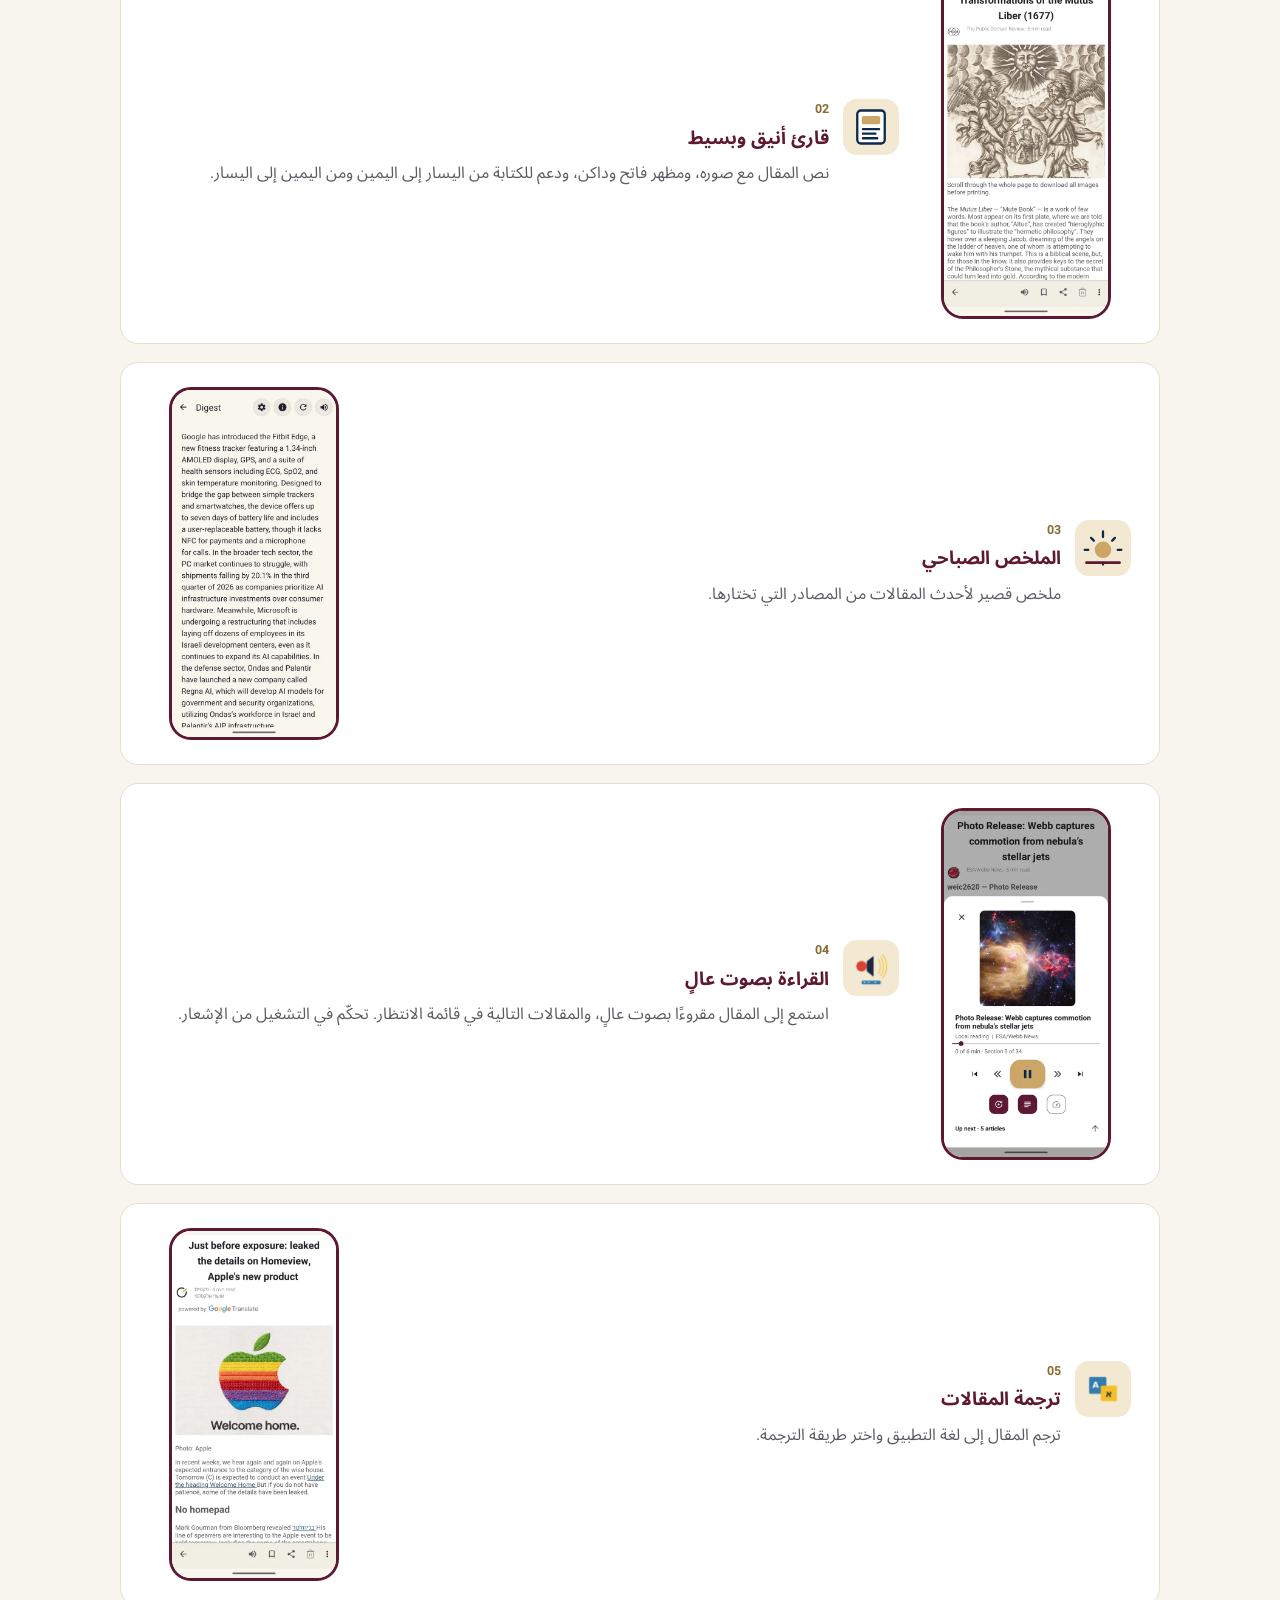
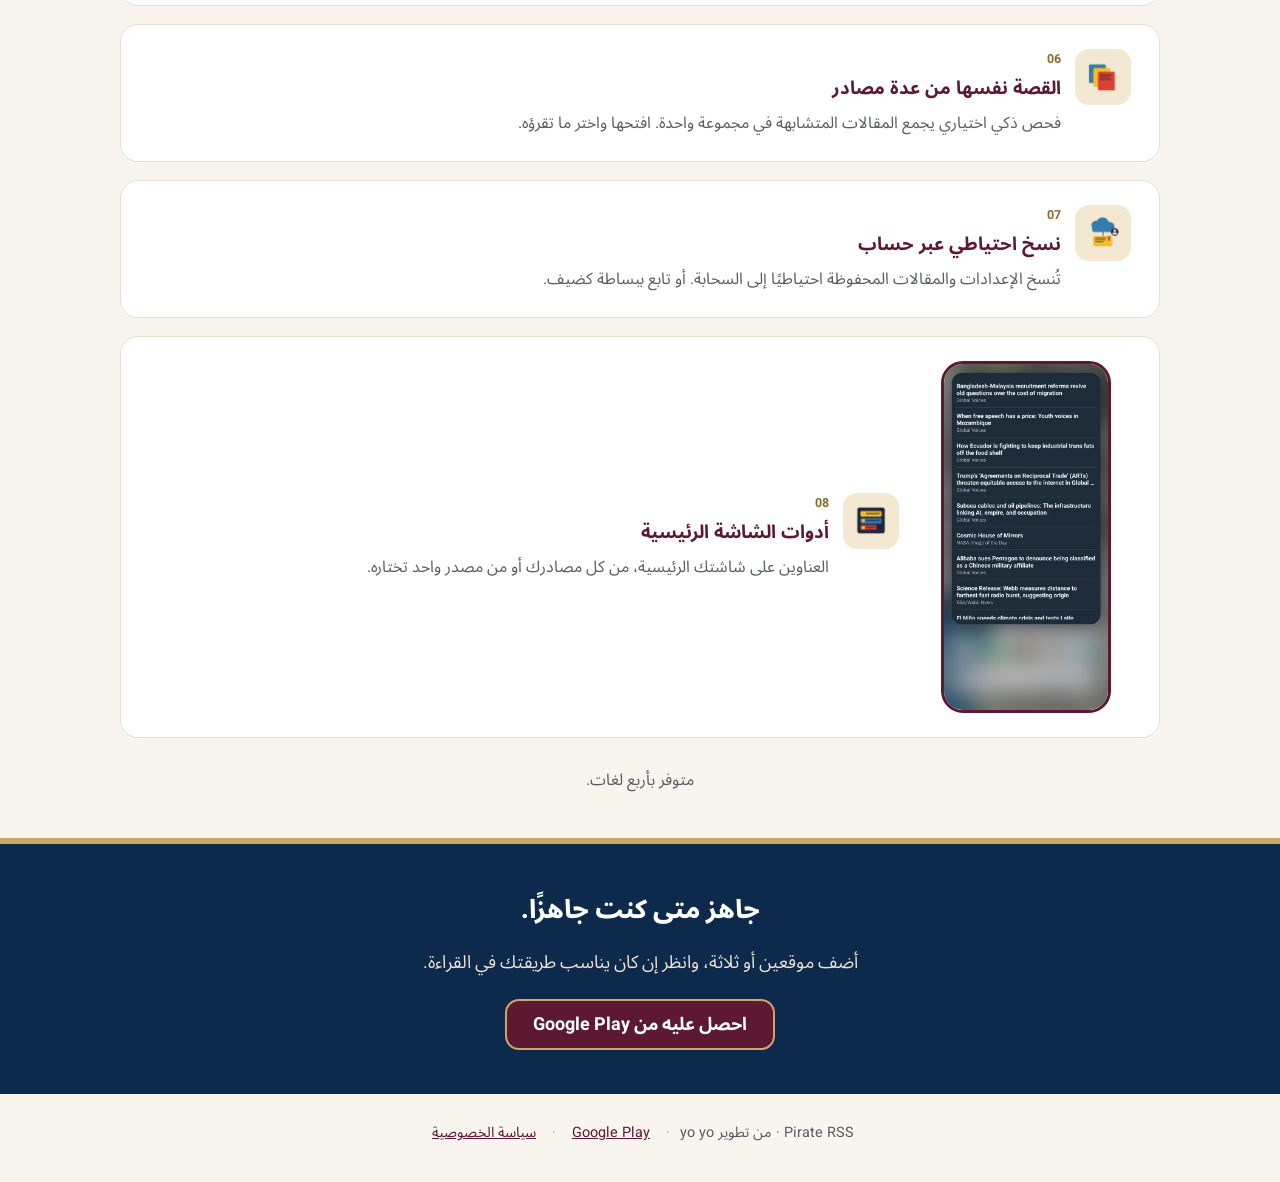
==== commit 1d665ffa: "Landing: English app screenshots on EN/AR/RU pages, Hebrew add-site shot on HE The EN, AR and RU pag" ====
--- a/open/ar/index.html
+++ b/open/ar/index.html
@@ -19,7 +19,7 @@
 <meta property="og:site_name" content="Pirate RSS">
 <meta property="og:title" content="Pirate RSS – كل المواقع التي تتابعها في خلاصة واحدة">
 <meta property="og:description" content="Pirate RSS قارئ مجاني لأجهزة Android يجمع المواقع والمدونات التي تتابعها في خلاصة واحدة. اقرأ واستمع وترجم.">
-<meta property="og:url" content="https://yohaybn.github.io/open/">
+<meta property="og:url" content="https://yohaybn.github.io/open/ar/">
 <meta property="og:image" content="https://yohaybn.github.io/open/img/og-image.jpg">
 <meta property="og:image:width" content="1200">
 <meta property="og:image:height" content="630">
@@ -50,7 +50,7 @@
     <p class="sub"><bdi>Pirate RSS</bdi> قارئ لمن يتابع الكثير من المدونات والمواقع. أضف مصادرك، وافتح التطبيق، واقرأ.</p>
     <a class="btn play" href="https://play.google.com/store/apps/details?id=com.yoyo.rss">احصل عليه من Google Play</a>
   </div>
-  <figure class="phone"><img src="../img/screens/feed.webp" width="540" height="1141" alt="قائمة المقالات الرئيسية" fetchpriority="high"></figure>
+  <figure class="phone"><img src="../img/screens/en/feed.webp" width="540" height="1141" alt="قائمة المقالات الرئيسية" fetchpriority="high"></figure>
 </div></section>
 <section class="rss light"><div class="wrap">
   <h2>ما هو RSS؟ في دقيقة واحدة</h2>
@@ -61,26 +61,25 @@
   <div class="list"><article class="feat">
   <div class="txt"><div class="ico"><img src="../img/intro_3.png" alt="" width="44" height="44" loading="lazy"></div><div><div class="n">01</div><h3>خلاصة واحدة لكل مصادرك</h3><p>أضف المواقع والمدونات، ورتّبها في مجلدات، واعثر على مصادر جديدة عبر البحث.</p></div></div>
   <figure class="phone"><img src="../img/screens/add-site.webp" width="540" height="1141" alt="إضافة موقع أو خلاصة" loading="lazy"></figure>
-</article><article class="feat flip two">
+</article><article class="feat flip">
   <div class="txt"><div class="ico"><svg aria-hidden="true" focusable="false" viewBox="0 0 48 48" fill="none"><rect x="9" y="6" width="30" height="36" rx="4" fill="#fff" stroke="#0D2A4C" stroke-width="2.5"/><rect x="14" y="12" width="20" height="9" rx="2" fill="#CCA667"/><rect x="14" y="25" width="20" height="2.5" rx="1" fill="#0D2A4C"/><rect x="14" y="30" width="16" height="2.5" rx="1" fill="#0D2A4C"/><rect x="14" y="35" width="18" height="2.5" rx="1" fill="#0D2A4C"/></svg></div><div><div class="n">02</div><h3>قارئ أنيق وبسيط</h3><p>نص المقال مع صوره، ومظهر فاتح وداكن، ودعم للكتابة من اليسار إلى اليمين ومن اليمين إلى اليسار.</p></div></div>
-  <div class="shots"><figure class="phone"><img src="../img/screens/article.webp" width="540" height="1141" alt="مقال مفتوح" loading="lazy"></figure><figure class="phone"><img src="../img/screens/sources.webp" width="540" height="1141" alt="قائمة المصادر" loading="lazy"></figure></div>
+  <figure class="phone"><img src="../img/screens/en/article.webp" width="540" height="1141" alt="مقال مفتوح" loading="lazy"></figure>
 </article><article class="feat">
   <div class="txt"><div class="ico"><svg aria-hidden="true" focusable="false" viewBox="0 0 48 48" fill="none"><circle cx="24" cy="26" r="9" fill="#CCA667"/><path d="M24 6v6M24 40v2M8 26H4M44 26h-4M11 13l3 3M37 13l-3 3" stroke="#0D2A4C" stroke-width="2.5" stroke-linecap="round"/><path d="M6 40h36" stroke="#5D1832" stroke-width="3" stroke-linecap="round"/></svg></div><div><div class="n">03</div><h3>الملخص الصباحي</h3><p>ملخص قصير لأحدث المقالات من المصادر التي تختارها.</p></div></div>
-  <figure class="phone"><img src="../img/screens/digest.webp" width="540" height="1141" alt="الملخص الصباحي" loading="lazy"></figure>
+  <figure class="phone"><img src="../img/screens/en/digest.webp" width="540" height="1141" alt="الملخص الصباحي" loading="lazy"></figure>
 </article><article class="feat flip">
   <div class="txt"><div class="ico"><img src="../img/intro_6.png" alt="" width="44" height="44" loading="lazy"></div><div><div class="n">04</div><h3>القراءة بصوت عالٍ</h3><p>استمع إلى المقال مقروءًا بصوت عالٍ، والمقالات التالية في قائمة الانتظار. تحكّم في التشغيل من الإشعار.</p></div></div>
-  <figure class="phone"><img src="../img/screens/player.webp" width="540" height="1141" alt="إشعار التشغيل" loading="lazy"></figure>
+  <figure class="phone"><img src="../img/screens/en/player.webp" width="540" height="1141" alt="إشعار التشغيل" loading="lazy"></figure>
 </article><article class="feat">
   <div class="txt"><div class="ico"><img src="../img/intro_5.png" alt="" width="44" height="44" loading="lazy"></div><div><div class="n">05</div><h3>ترجمة المقالات</h3><p>ترجم المقال إلى لغة التطبيق واختر طريقة الترجمة.</p></div></div>
   <figure class="phone"><img src="../img/screens/translated.webp" width="540" height="1141" alt="مقال مترجم" loading="lazy"></figure>
-</article><article class="feat flip">
+</article><article class="feat noimg">
   <div class="txt"><div class="ico"><img src="../img/intro_4.png" alt="" width="44" height="44" loading="lazy"></div><div><div class="n">06</div><h3>القصة نفسها من عدة مصادر</h3><p>فحص ذكي اختياري يجمع المقالات المتشابهة في مجموعة واحدة. افتحها واختر ما تقرؤه.</p></div></div>
-  <figure class="phone"><img src="../img/screens/stack.webp" width="540" height="1141" alt="مجموعة مقالات متشابهة" loading="lazy"></figure>
 </article><article class="feat noimg">
   <div class="txt"><div class="ico"><img src="../img/intro_7.png" alt="" width="44" height="44" loading="lazy"></div><div><div class="n">07</div><h3>نسخ احتياطي عبر حساب</h3><p>تُنسخ الإعدادات والمقالات المحفوظة احتياطيًا إلى السحابة. أو تابع ببساطة كضيف.</p></div></div>
 </article><article class="feat flip">
   <div class="txt"><div class="ico"><img src="../img/intro_8.png" alt="" width="44" height="44" loading="lazy"></div><div><div class="n">08</div><h3>أدوات الشاشة الرئيسية</h3><p>العناوين على شاشتك الرئيسية، من كل مصادرك أو من مصدر واحد تختاره.</p></div></div>
-  <figure class="phone"><img src="../img/screens/widget.webp" width="540" height="1141" alt="أداة على الشاشة الرئيسية" loading="lazy"></figure>
+  <figure class="phone"><img src="../img/screens/en/widget.webp" width="540" height="1141" alt="أداة على الشاشة الرئيسية" loading="lazy"></figure>
 </article></div>
   <p class="langs">متوفر بأربع لغات.</p>
 </div></section>
